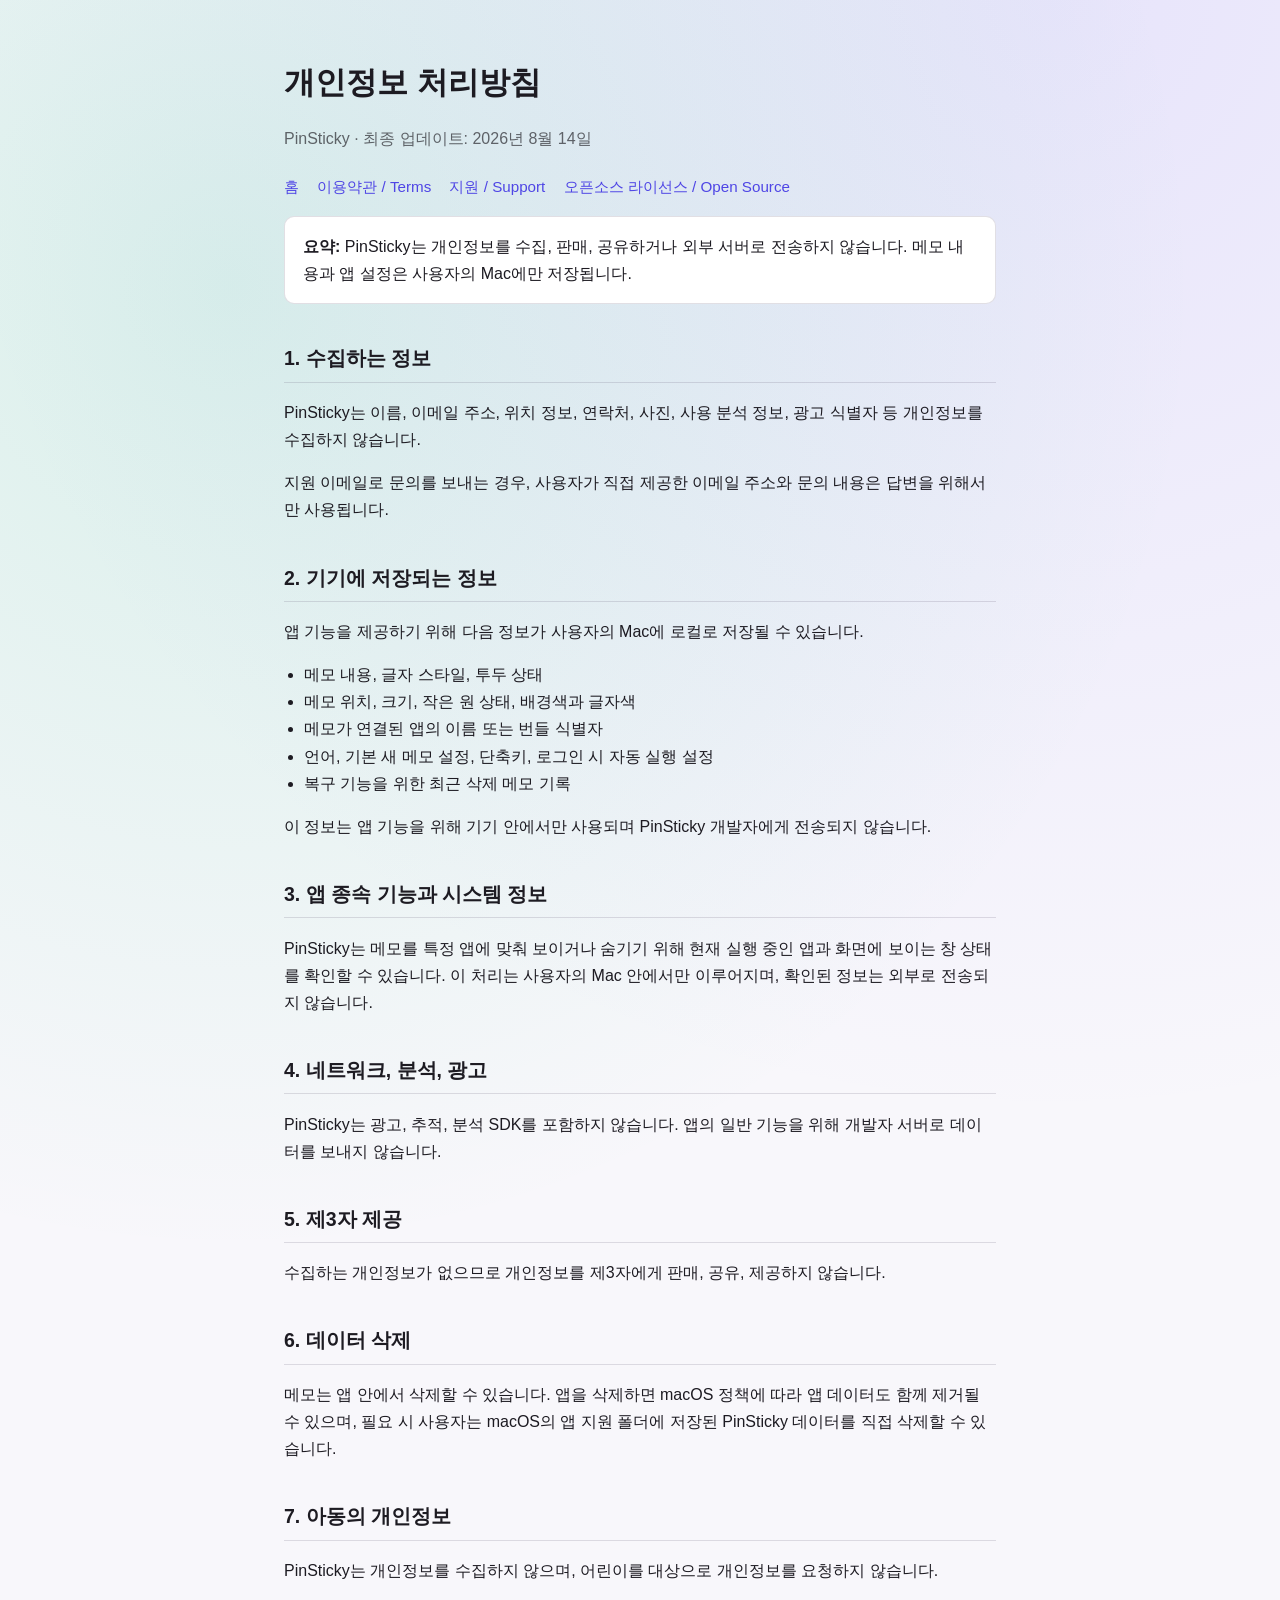
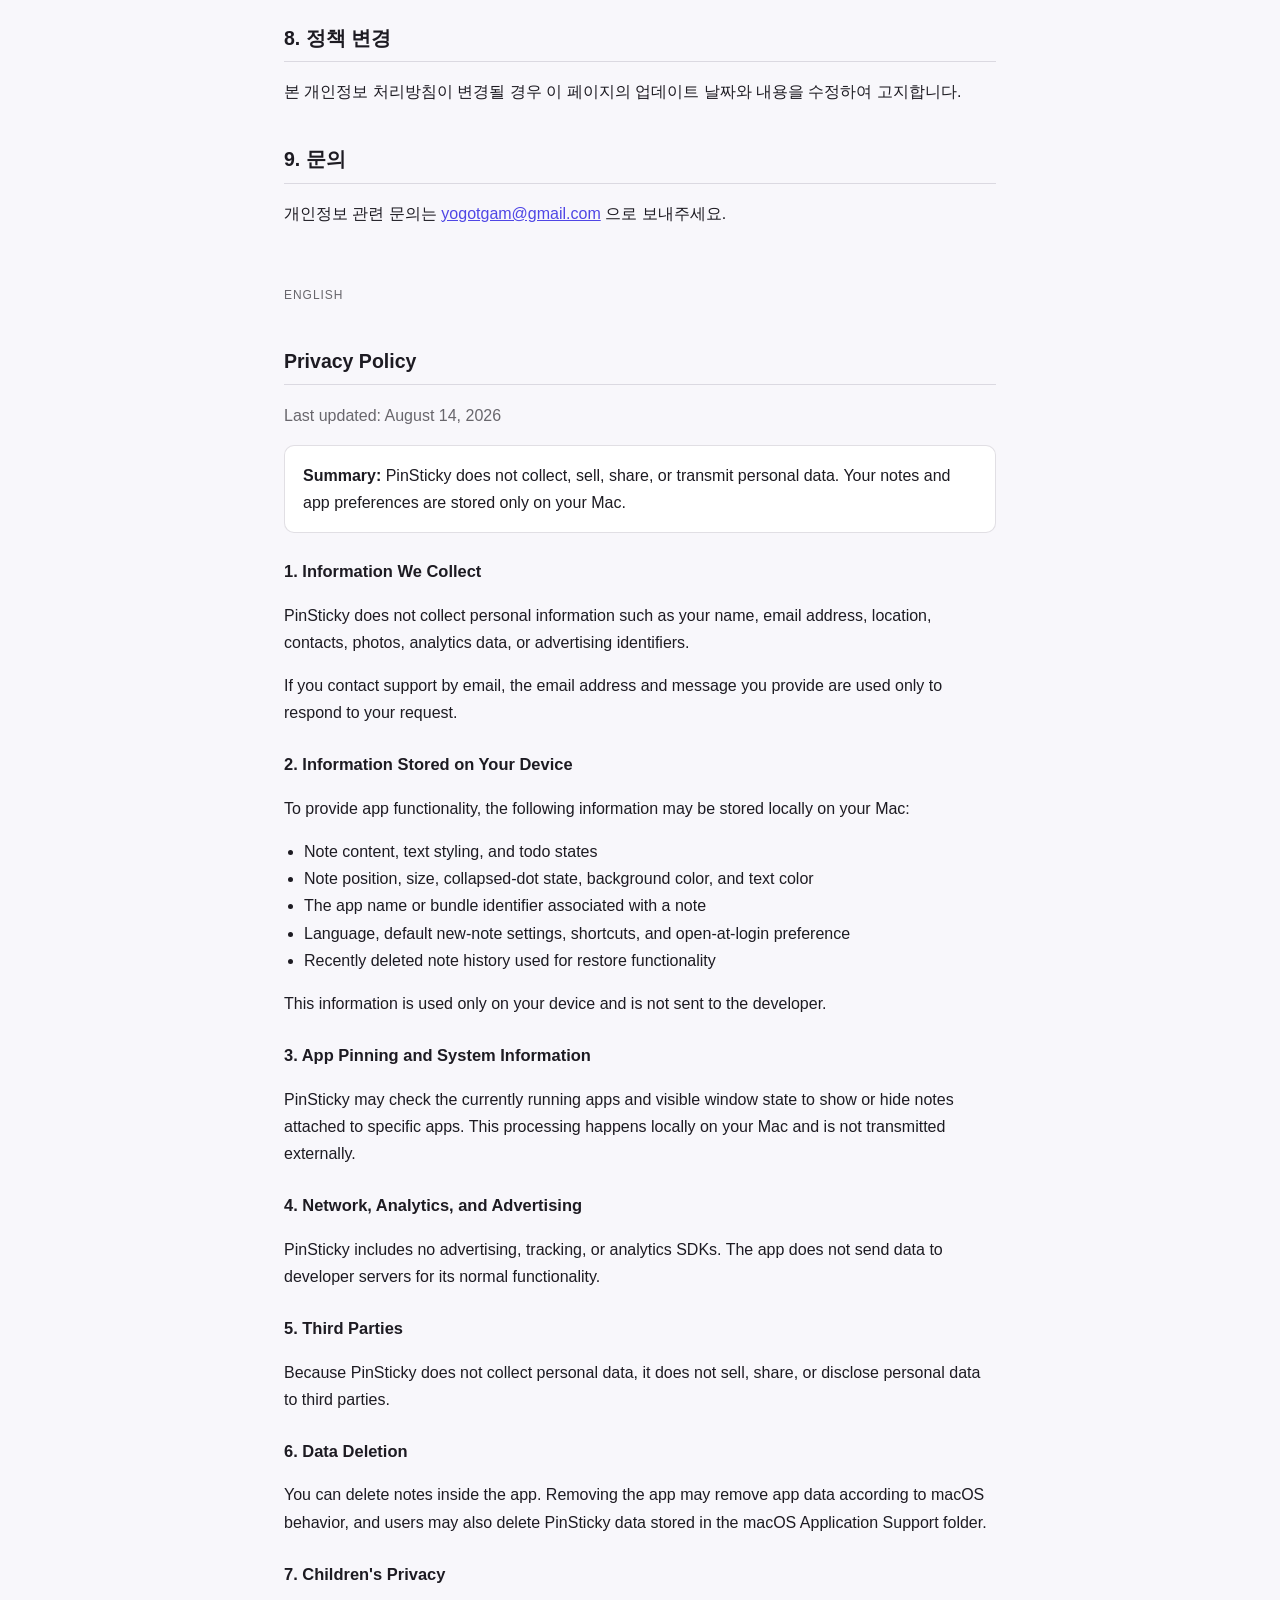
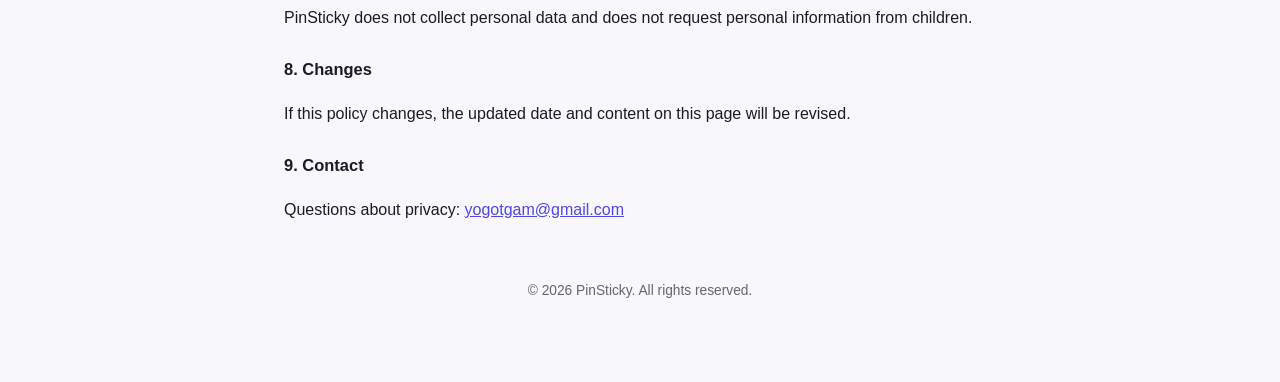
==== docs/privacy.html @ f387a7a4 "Add GitHub Pages policy pages" ====
<!DOCTYPE html>
<html lang="ko">
<head>
<meta charset="UTF-8">
<meta name="viewport" content="width=device-width, initial-scale=1">
<title>PinSticky · 개인정보 처리방침 / Privacy Policy</title>
<link rel="stylesheet" href="./styles.css">
</head>
<body>
<div class="wrap page">
  <header>
    <h1>개인정보 처리방침</h1>
    <p class="sub">PinSticky · 최종 업데이트: 2026년 8월 14일</p>
    <nav>
      <a href="./index.html">홈</a>
      <a href="./terms.html">이용약관 / Terms</a>
      <a href="./support.html">지원 / Support</a>
      <a href="./open-source.html">오픈소스 라이선스 / Open Source</a>
    </nav>
  </header>

  <div class="notice">
    <strong>요약:</strong> PinSticky는 개인정보를 수집, 판매, 공유하거나 외부 서버로 전송하지 않습니다. 메모 내용과 앱 설정은 사용자의 Mac에만 저장됩니다.
  </div>

  <h2>1. 수집하는 정보</h2>
  <p>PinSticky는 이름, 이메일 주소, 위치 정보, 연락처, 사진, 사용 분석 정보, 광고 식별자 등 개인정보를 수집하지 않습니다.</p>
  <p>지원 이메일로 문의를 보내는 경우, 사용자가 직접 제공한 이메일 주소와 문의 내용은 답변을 위해서만 사용됩니다.</p>

  <h2>2. 기기에 저장되는 정보</h2>
  <p>앱 기능을 제공하기 위해 다음 정보가 사용자의 Mac에 로컬로 저장될 수 있습니다.</p>
  <ul>
    <li>메모 내용, 글자 스타일, 투두 상태</li>
    <li>메모 위치, 크기, 작은 원 상태, 배경색과 글자색</li>
    <li>메모가 연결된 앱의 이름 또는 번들 식별자</li>
    <li>언어, 기본 새 메모 설정, 단축키, 로그인 시 자동 실행 설정</li>
    <li>복구 기능을 위한 최근 삭제 메모 기록</li>
  </ul>
  <p>이 정보는 앱 기능을 위해 기기 안에서만 사용되며 PinSticky 개발자에게 전송되지 않습니다.</p>

  <h2>3. 앱 종속 기능과 시스템 정보</h2>
  <p>PinSticky는 메모를 특정 앱에 맞춰 보이거나 숨기기 위해 현재 실행 중인 앱과 화면에 보이는 창 상태를 확인할 수 있습니다. 이 처리는 사용자의 Mac 안에서만 이루어지며, 확인된 정보는 외부로 전송되지 않습니다.</p>

  <h2>4. 네트워크, 분석, 광고</h2>
  <p>PinSticky는 광고, 추적, 분석 SDK를 포함하지 않습니다. 앱의 일반 기능을 위해 개발자 서버로 데이터를 보내지 않습니다.</p>

  <h2>5. 제3자 제공</h2>
  <p>수집하는 개인정보가 없으므로 개인정보를 제3자에게 판매, 공유, 제공하지 않습니다.</p>

  <h2>6. 데이터 삭제</h2>
  <p>메모는 앱 안에서 삭제할 수 있습니다. 앱을 삭제하면 macOS 정책에 따라 앱 데이터도 함께 제거될 수 있으며, 필요 시 사용자는 macOS의 앱 지원 폴더에 저장된 PinSticky 데이터를 직접 삭제할 수 있습니다.</p>

  <h2>7. 아동의 개인정보</h2>
  <p>PinSticky는 개인정보를 수집하지 않으며, 어린이를 대상으로 개인정보를 요청하지 않습니다.</p>

  <h2>8. 정책 변경</h2>
  <p>본 개인정보 처리방침이 변경될 경우 이 페이지의 업데이트 날짜와 내용을 수정하여 고지합니다.</p>

  <h2>9. 문의</h2>
  <p>개인정보 관련 문의는 <a href="mailto:yogotgam@gmail.com">yogotgam@gmail.com</a> 으로 보내주세요.</p>

  <span class="lang-label">English</span>
  <h2>Privacy Policy</h2>
  <p class="muted">Last updated: August 14, 2026</p>

  <div class="notice">
    <strong>Summary:</strong> PinSticky does not collect, sell, share, or transmit personal data. Your notes and app preferences are stored only on your Mac.
  </div>

  <h3>1. Information We Collect</h3>
  <p>PinSticky does not collect personal information such as your name, email address, location, contacts, photos, analytics data, or advertising identifiers.</p>
  <p>If you contact support by email, the email address and message you provide are used only to respond to your request.</p>

  <h3>2. Information Stored on Your Device</h3>
  <p>To provide app functionality, the following information may be stored locally on your Mac:</p>
  <ul>
    <li>Note content, text styling, and todo states</li>
    <li>Note position, size, collapsed-dot state, background color, and text color</li>
    <li>The app name or bundle identifier associated with a note</li>
    <li>Language, default new-note settings, shortcuts, and open-at-login preference</li>
    <li>Recently deleted note history used for restore functionality</li>
  </ul>
  <p>This information is used only on your device and is not sent to the developer.</p>

  <h3>3. App Pinning and System Information</h3>
  <p>PinSticky may check the currently running apps and visible window state to show or hide notes attached to specific apps. This processing happens locally on your Mac and is not transmitted externally.</p>

  <h3>4. Network, Analytics, and Advertising</h3>
  <p>PinSticky includes no advertising, tracking, or analytics SDKs. The app does not send data to developer servers for its normal functionality.</p>

  <h3>5. Third Parties</h3>
  <p>Because PinSticky does not collect personal data, it does not sell, share, or disclose personal data to third parties.</p>

  <h3>6. Data Deletion</h3>
  <p>You can delete notes inside the app. Removing the app may remove app data according to macOS behavior, and users may also delete PinSticky data stored in the macOS Application Support folder.</p>

  <h3>7. Children's Privacy</h3>
  <p>PinSticky does not collect personal data and does not request personal information from children.</p>

  <h3>8. Changes</h3>
  <p>If this policy changes, the updated date and content on this page will be revised.</p>

  <h3>9. Contact</h3>
  <p>Questions about privacy: <a href="mailto:yogotgam@gmail.com">yogotgam@gmail.com</a></p>

  <footer>© 2026 PinSticky. All rights reserved.</footer>
</div>
</body>
</html>
---- docs/styles.css ----
:root {
  color-scheme: light dark;
  --bg: #f8f7fb;
  --fg: #1d1b22;
  --muted: rgba(29, 27, 34, 0.66);
  --line: rgba(88, 78, 108, 0.18);
  --card: #ffffff;
  --accent: #0abf78;
  --accent-2: #6f5cff;
  --link: #4f46e5;
}

* {
  box-sizing: border-box;
}

body {
  margin: 0;
  padding: 0;
  font-family: -apple-system, BlinkMacSystemFont, "Segoe UI", Roboto, "Helvetica Neue", Arial, sans-serif;
  line-height: 1.7;
  color: var(--fg);
  background:
    radial-gradient(circle at 18% 8%, rgba(10, 191, 120, 0.13), transparent 28%),
    radial-gradient(circle at 82% 0%, rgba(111, 92, 255, 0.12), transparent 30%),
    var(--bg);
}

@media (prefers-color-scheme: dark) {
  :root {
    --bg: #17151d;
    --fg: #f2eff8;
    --muted: rgba(242, 239, 248, 0.68);
    --line: rgba(242, 239, 248, 0.16);
    --card: #211f29;
    --link: #9fa8ff;
  }
}

a {
  color: var(--link);
}

.wrap {
  max-width: 780px;
  margin: 0 auto;
  padding: 56px 24px 80px;
}

.page {
  max-width: 760px;
}

.hero {
  text-align: center;
  padding: 18px 0 10px;
}

.app-mark {
  width: 54px;
  height: 54px;
  display: grid;
  place-items: center;
  margin: 0 auto 12px;
  border-radius: 16px;
  background: linear-gradient(135deg, #ffe85c, #0abf78);
  font-size: 30px;
}

h1 {
  font-size: 2.35rem;
  margin: 0 0 6px;
  letter-spacing: 0;
}

header h1 {
  font-size: 1.95rem;
}

.tag {
  margin: 0 0 10px;
  font-size: 1.08rem;
  color: var(--muted);
}

.sub,
.muted,
.en {
  color: var(--muted);
}

nav {
  margin: 22px 0 8px;
  font-size: 0.95rem;
}

nav a {
  display: inline-block;
  margin: 0 14px 8px 0;
  text-decoration: none;
}

.btns {
  display: flex;
  gap: 10px;
  justify-content: center;
  flex-wrap: wrap;
  margin-top: 22px;
}

.btn {
  display: inline-block;
  padding: 9px 14px;
  border: 1px solid var(--line);
  border-radius: 8px;
  background: var(--card);
  color: var(--fg);
  text-decoration: none;
  font-weight: 650;
}

.grid {
  display: grid;
  grid-template-columns: 1fr 1fr;
  gap: 14px;
  margin-top: 44px;
}

.card,
.notice {
  border: 1px solid var(--line);
  border-radius: 10px;
  background: var(--card);
  padding: 16px 18px;
}

.card {
  color: inherit;
  text-decoration: none;
}

.card h2 {
  margin-top: 0;
  border: 0;
  padding: 0;
}

h2 {
  font-size: 1.22rem;
  margin-top: 38px;
  padding-bottom: 6px;
  border-bottom: 1px solid var(--line);
}

h3 {
  font-size: 1.03rem;
  margin-top: 24px;
}

ul {
  padding-left: 20px;
}

table {
  width: 100%;
  border-collapse: collapse;
  margin: 14px 0;
}

td,
th {
  text-align: left;
  padding: 9px 10px;
  border-bottom: 1px solid var(--line);
  vertical-align: top;
}

kbd {
  display: inline-block;
  padding: 1px 6px;
  border: 1px solid var(--line);
  border-radius: 5px;
  background: rgba(128, 128, 128, 0.12);
  font-family: ui-monospace, SFMono-Regular, Menlo, monospace;
  font-size: 0.86em;
}

.lang-label {
  display: inline-block;
  margin-top: 42px;
  font-size: 0.75rem;
  letter-spacing: 0.08em;
  text-transform: uppercase;
  color: var(--muted);
}

footer {
  margin-top: 56px;
  text-align: center;
  font-size: 0.86rem;
  color: var(--muted);
}

@media (max-width: 620px) {
  .wrap {
    padding: 42px 18px 64px;
  }

  .grid {
    grid-template-columns: 1fr;
  }

  h1 {
    font-size: 2rem;
  }
}
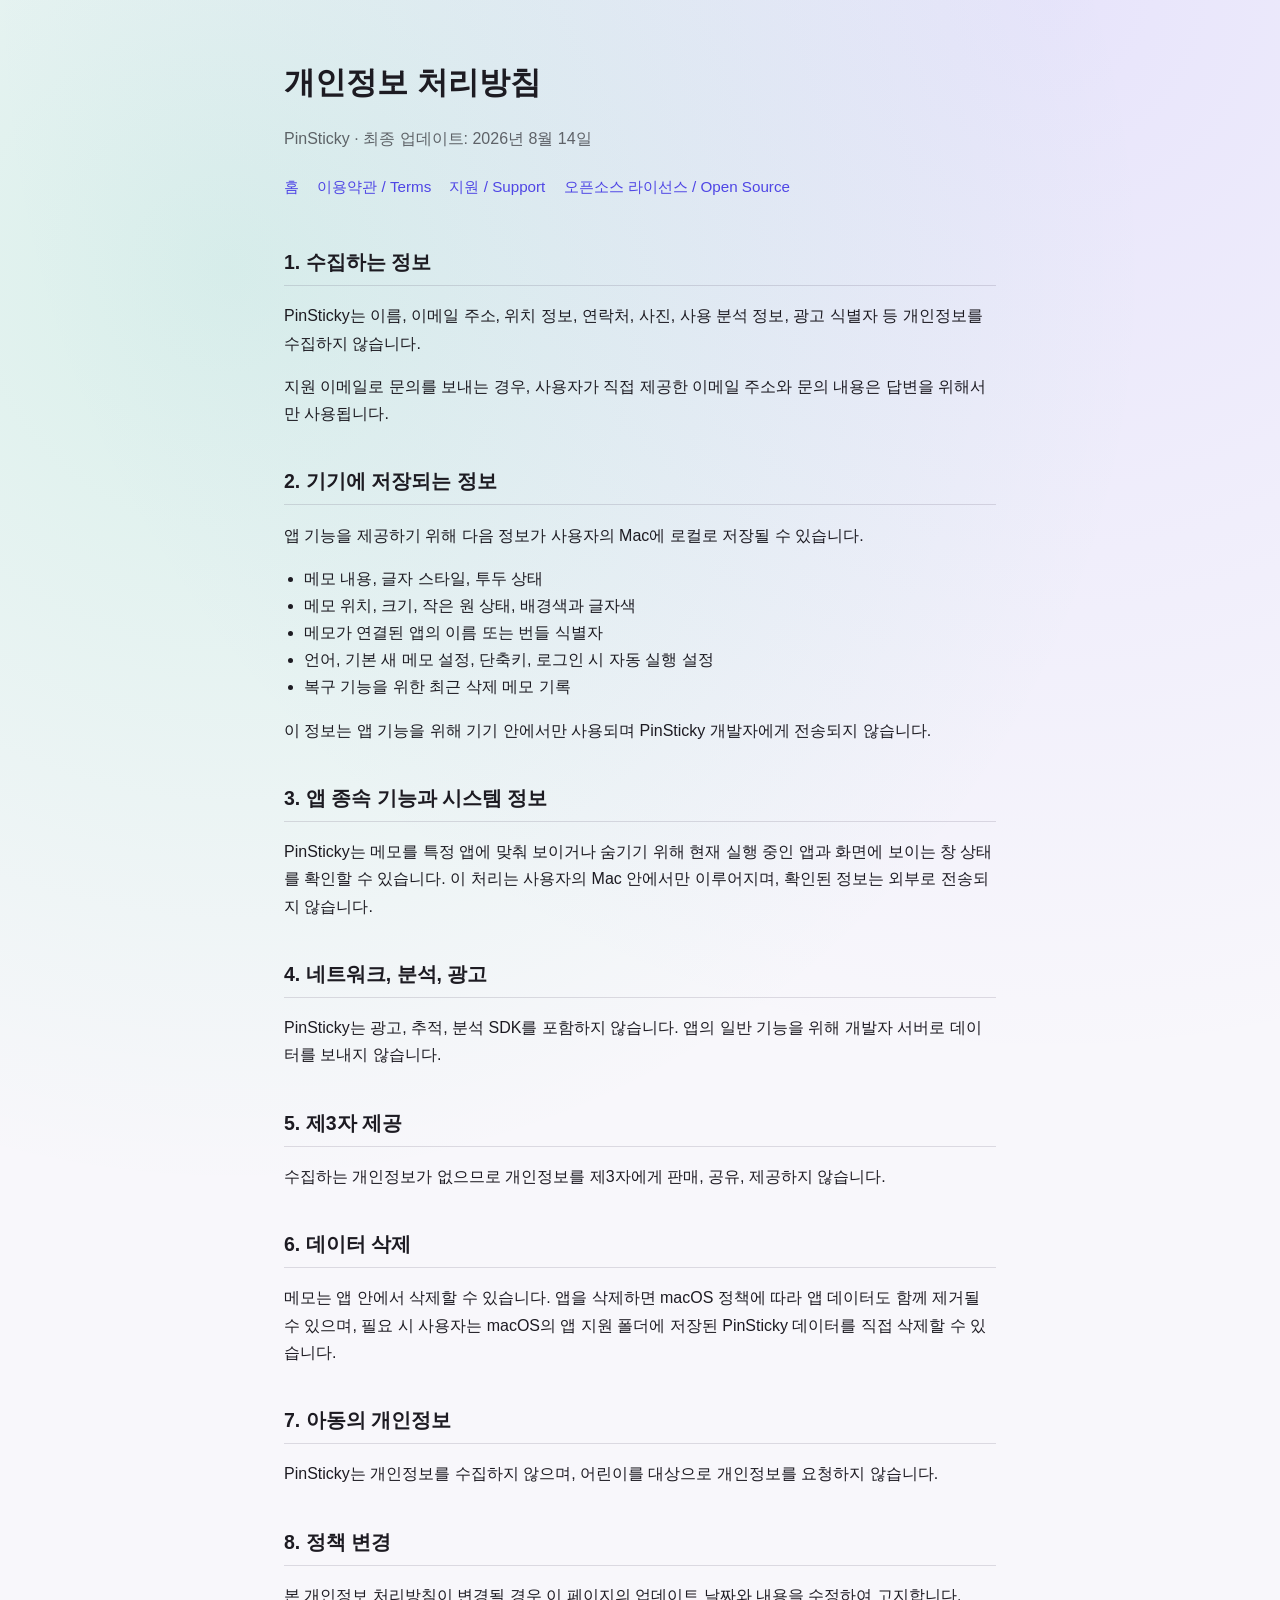
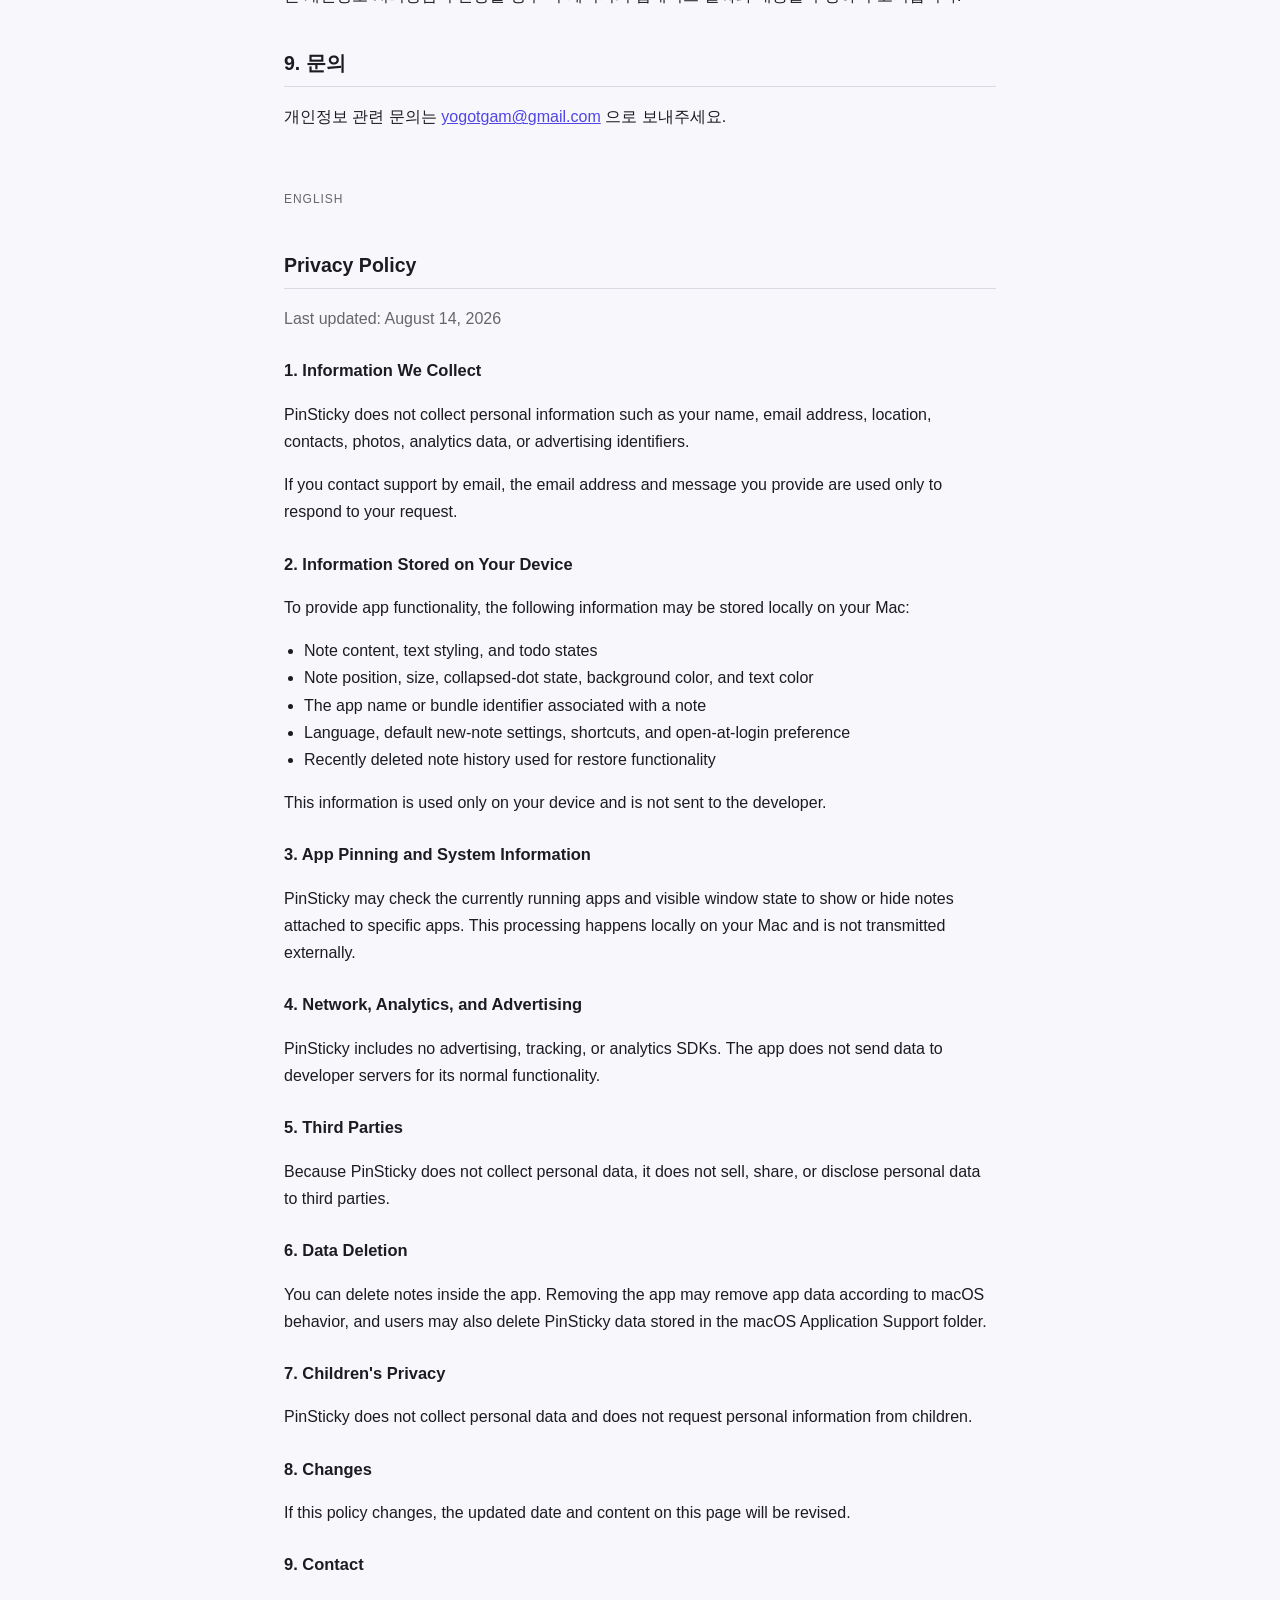
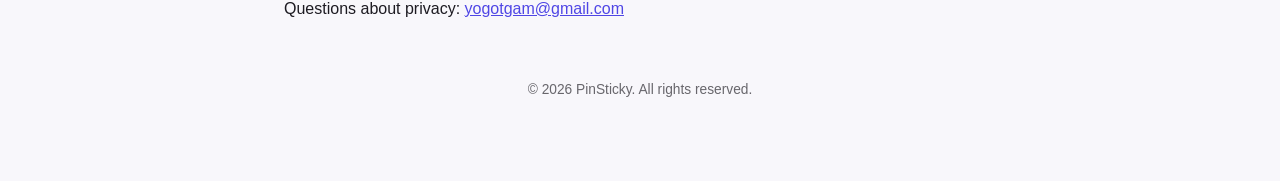
==== commit 5fd8873b: "Update policy home page layout" ====
--- a/docs/privacy.html
+++ b/docs/privacy.html
@@ -18,10 +18,6 @@
       <a href="./open-source.html">오픈소스 라이선스 / Open Source</a>
     </nav>
   </header>
-
-  <div class="notice">
-    <strong>요약:</strong> PinSticky는 개인정보를 수집, 판매, 공유하거나 외부 서버로 전송하지 않습니다. 메모 내용과 앱 설정은 사용자의 Mac에만 저장됩니다.
-  </div>
 
   <h2>1. 수집하는 정보</h2>
   <p>PinSticky는 이름, 이메일 주소, 위치 정보, 연락처, 사진, 사용 분석 정보, 광고 식별자 등 개인정보를 수집하지 않습니다.</p>
@@ -63,10 +59,6 @@
   <h2>Privacy Policy</h2>
   <p class="muted">Last updated: August 14, 2026</p>
 
-  <div class="notice">
-    <strong>Summary:</strong> PinSticky does not collect, sell, share, or transmit personal data. Your notes and app preferences are stored only on your Mac.
-  </div>
-
   <h3>1. Information We Collect</h3>
   <p>PinSticky does not collect personal information such as your name, email address, location, contacts, photos, analytics data, or advertising identifiers.</p>
   <p>If you contact support by email, the email address and message you provide are used only to respond to your request.</p>
--- a/docs/styles.css
+++ b/docs/styles.css
@@ -56,15 +56,23 @@
   padding: 18px 0 10px;
 }
 
-.app-mark {
+.app-mark,
+.app-icon {
   width: 54px;
   height: 54px;
+  margin: 0 auto 12px;
+  border-radius: 16px;
+}
+
+.app-mark {
   display: grid;
   place-items: center;
-  margin: 0 auto 12px;
-  border-radius: 16px;
   background: linear-gradient(135deg, #ffe85c, #0abf78);
   font-size: 30px;
+}
+
+.app-icon {
+  display: block;
 }
 
 h1 {
